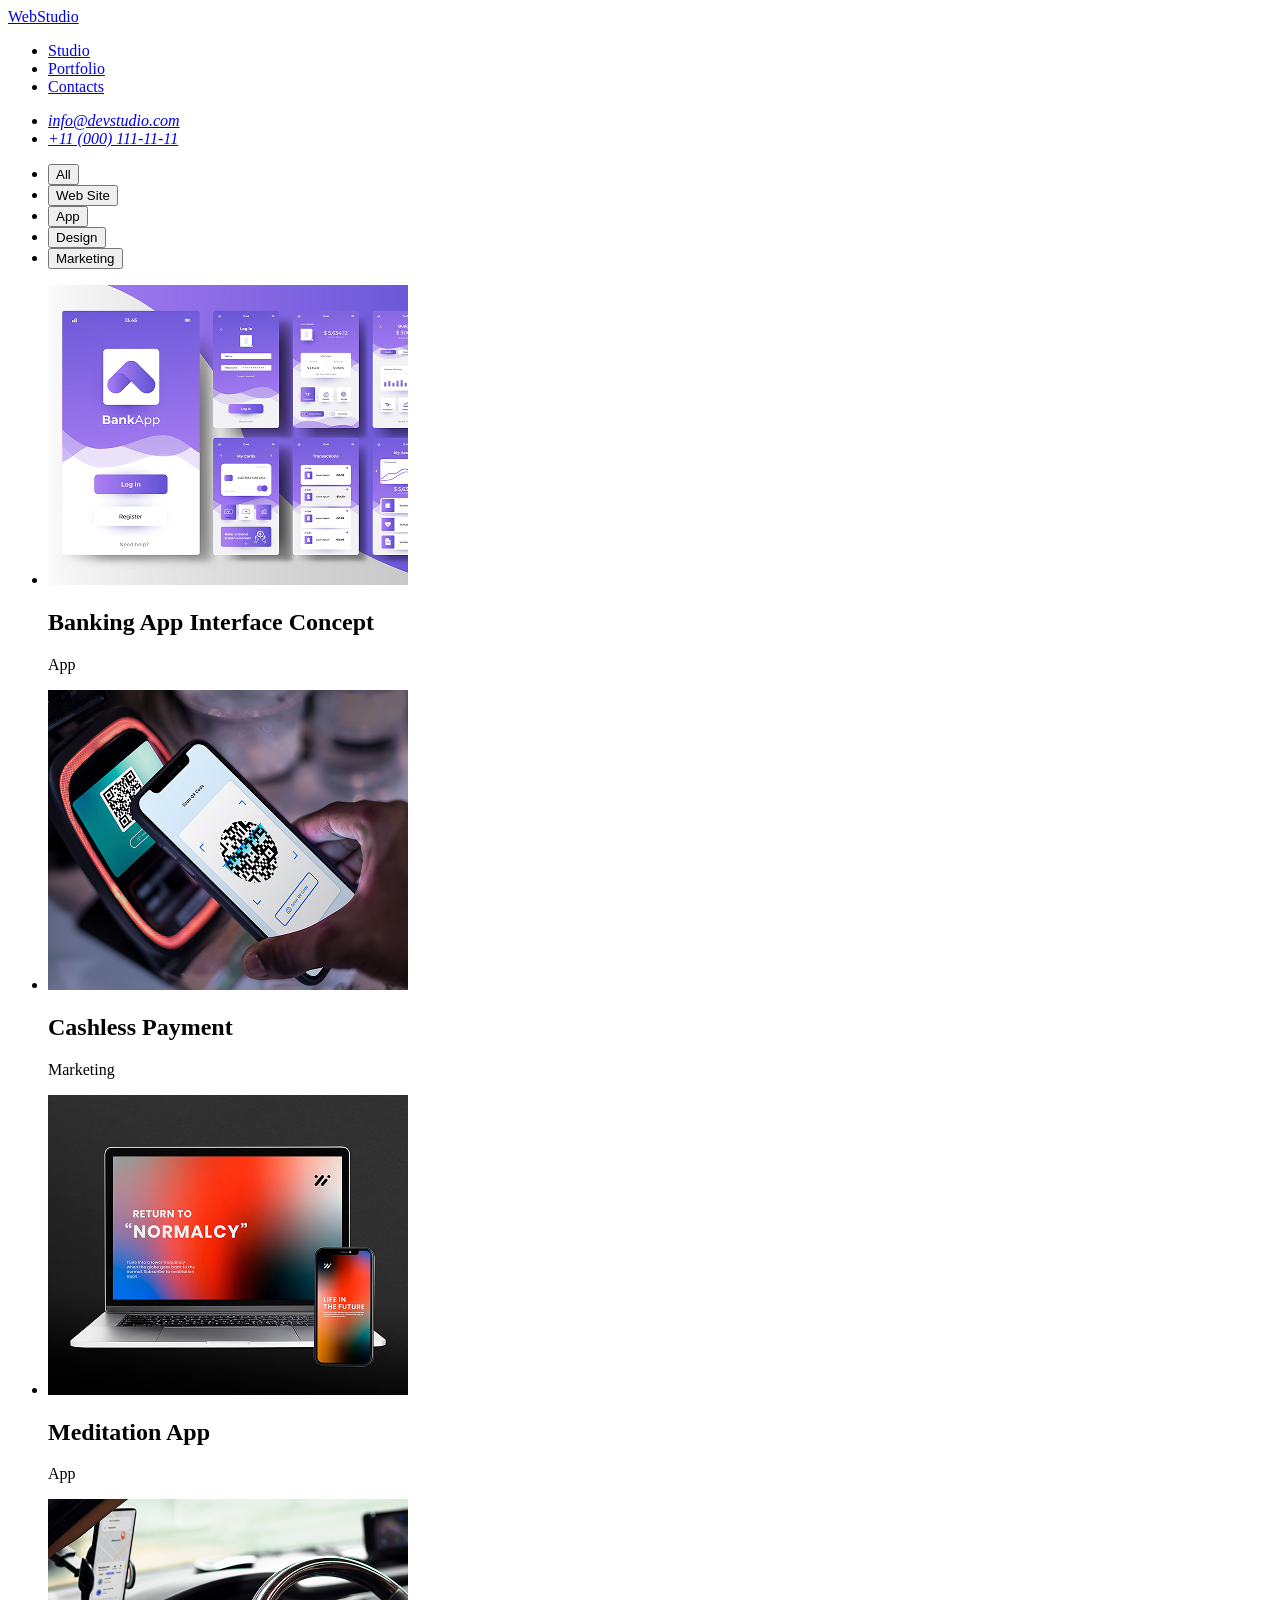
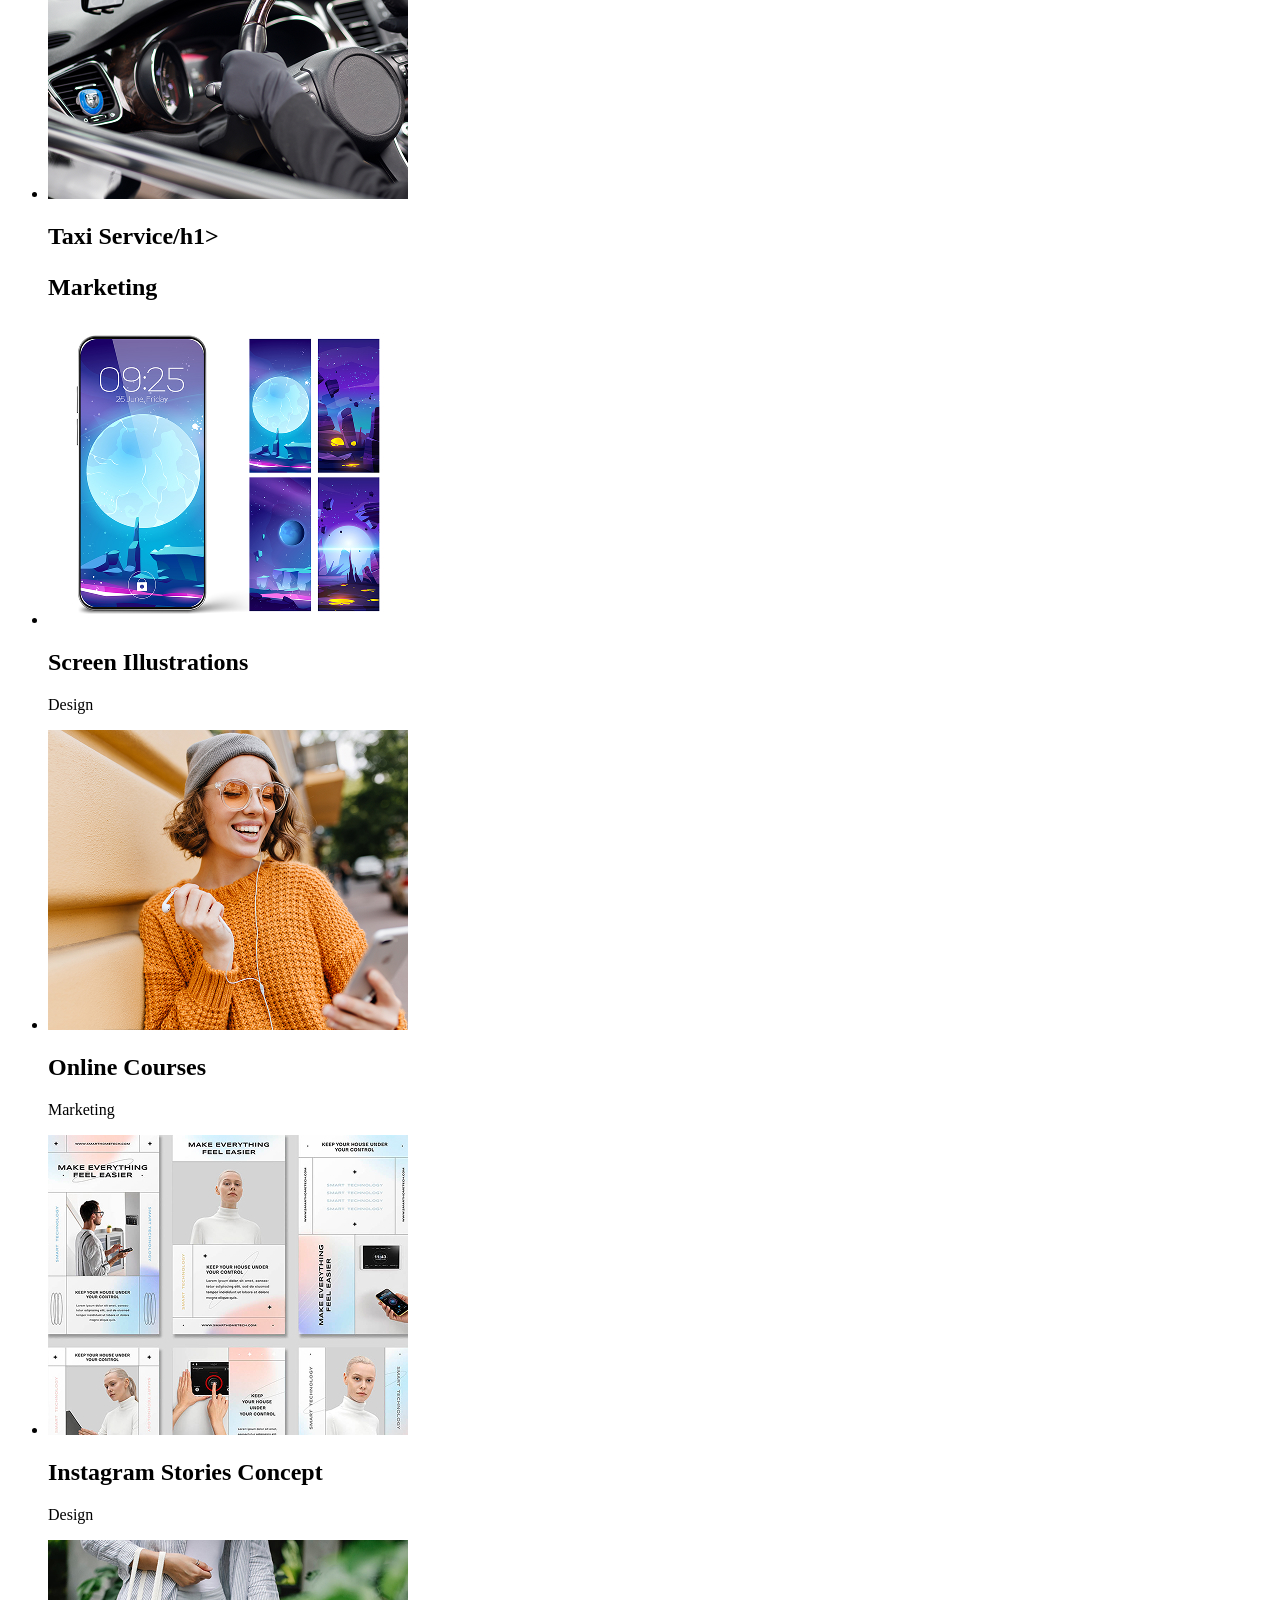
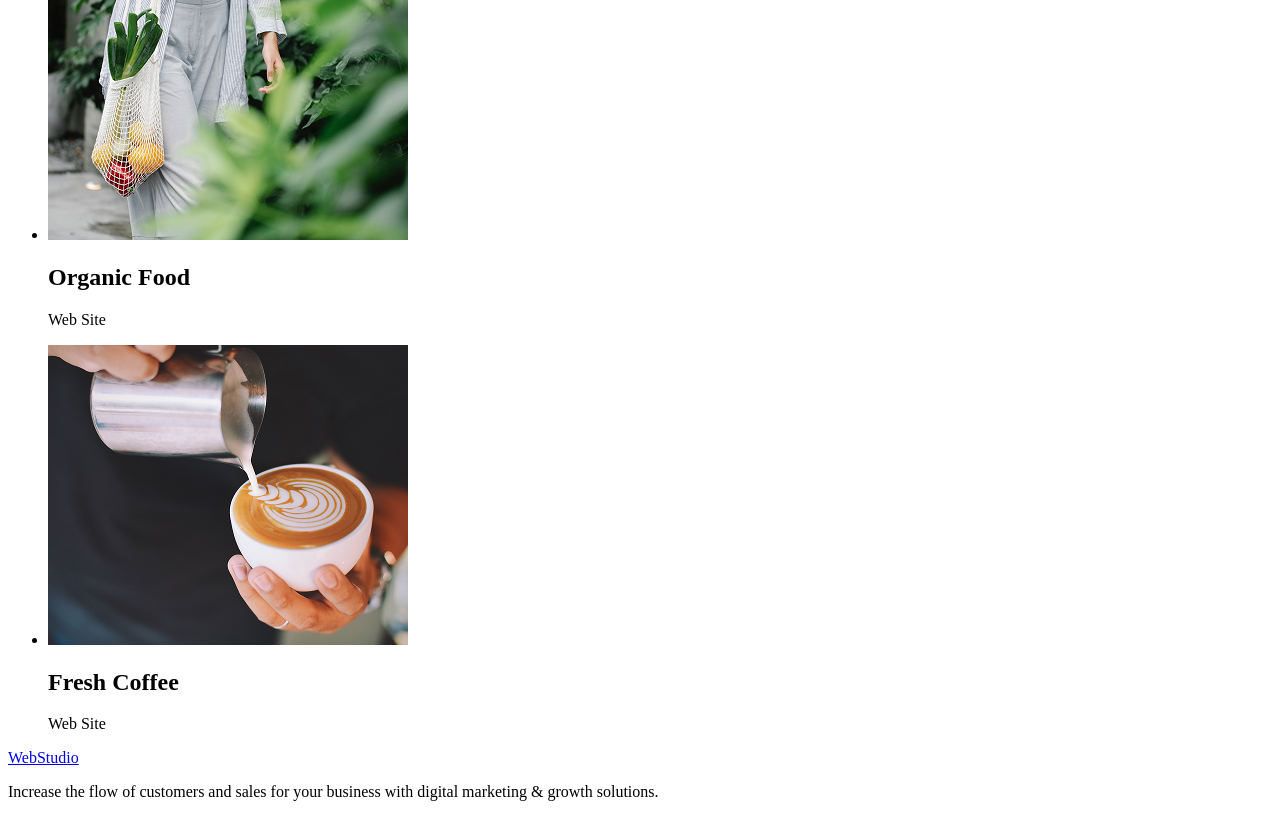
==== portfolio.html @ 072d15af "Create portfolio.html Create portfolio page with basic HTML structure" ====
<!DOCTYPE html>
<html lang="en">

<head>
    <meta charset="UTF-8">
    <meta name="viewport" content="width=device-width, initial-scale=1.0">
    <title>Document</title>
</head>

<body>
    <header>
        <nav>
            <a href="./index.html" alt="logo">WebStudio</a>
            <ul>
                <li><a href="./index.html">Studio</a></li>
                <li><a href="./portfolio.html">Portfolio</a></li>
                <li><a href="./index.html">Contacts</a></li>
            </ul>
        </nav>
        <address>
            <ul>
                <li><a href="mailto:info@devstudio.com">info@devstudio.com</a></li>
                <li><a href="tel:+110001111111">+11 (000) 111-11-11</a></li>
            </ul>
        </address>
    </header>
    <main>
        <section>
            <ul>
                <li><button type="button">All</button></li>
                <li><button type="button">Web Site</button></li>
                <li><button type="button">App</button></li>
                <li><button type="button">Design</button></li>
                <li><button type="button">Marketing</button></li>
            </ul>
        </section>
        <section>

            <ul>
                <li>
                    <img src="./images/portfolio/bankapp_interface.jpg" alt="Banking App Interface Concept">
                    <h1>Banking App Interface Concept</h1>
                    <p>App</p>
                </li>
                <li>
                    <img src="./images/portfolio/payment.jpg" alt="Cashless Payment">
                    <h1>Cashless Payment</h1>
                    <p>Marketing</p>
                </li>
                <li>
                    <img src="./images/portfolio/meditation_app.jpg" alt="Meditation App">
                    <h1>Meditation App</h1>
                    <p>App</p>
                </li>
                <li>
                    <img src="./images/portfolio/taxi_service.jpg" alt="Taxi Service">
                    <h1>Taxi Service/h1>
                        <p>Marketing</p>
                </li>
                <li>
                    <img src="./images/portfolio/screen_illustrations.jpg" alt="Screen Illustrations">
                    <h1>Screen Illustrations</h1>
                    <p>Design</p>
                </li>
                <li>
                    <img src="./images/portfolio/online_courses.jpg" alt="Online Courses">
                    <h1>Online Courses</h1>
                    <p>Marketing</p>
                </li>
                <li>
                    <img src="./images/portfolio/stories_concept.jpg" alt="Instagram Stories Concept">
                    <h1>Instagram Stories Concept</h1>
                    <p>Design</p>
                </li>
                <li>
                    <img src="./images/portfolio/organic_food.jpg" alt="Organic Food">
                    <h1>Organic Food</h1>
                    <p>Web Site</p>
                </li>
                <li>
                    <img src="./images/portfolio/fresh_coffe.jpg" alt="Fresh Coffee">
                    <h1>Fresh Coffee</h1>
                    <p>Web Site</p>
                </li>
            </ul>
        </section>
    </main>
    <footer>
        <a href="./index.html">WebStudio</a>
        <p>Increase the flow of customers and sales for your business with digital marketing & growth solutions.</p>
    </footer>
</body>

</html>
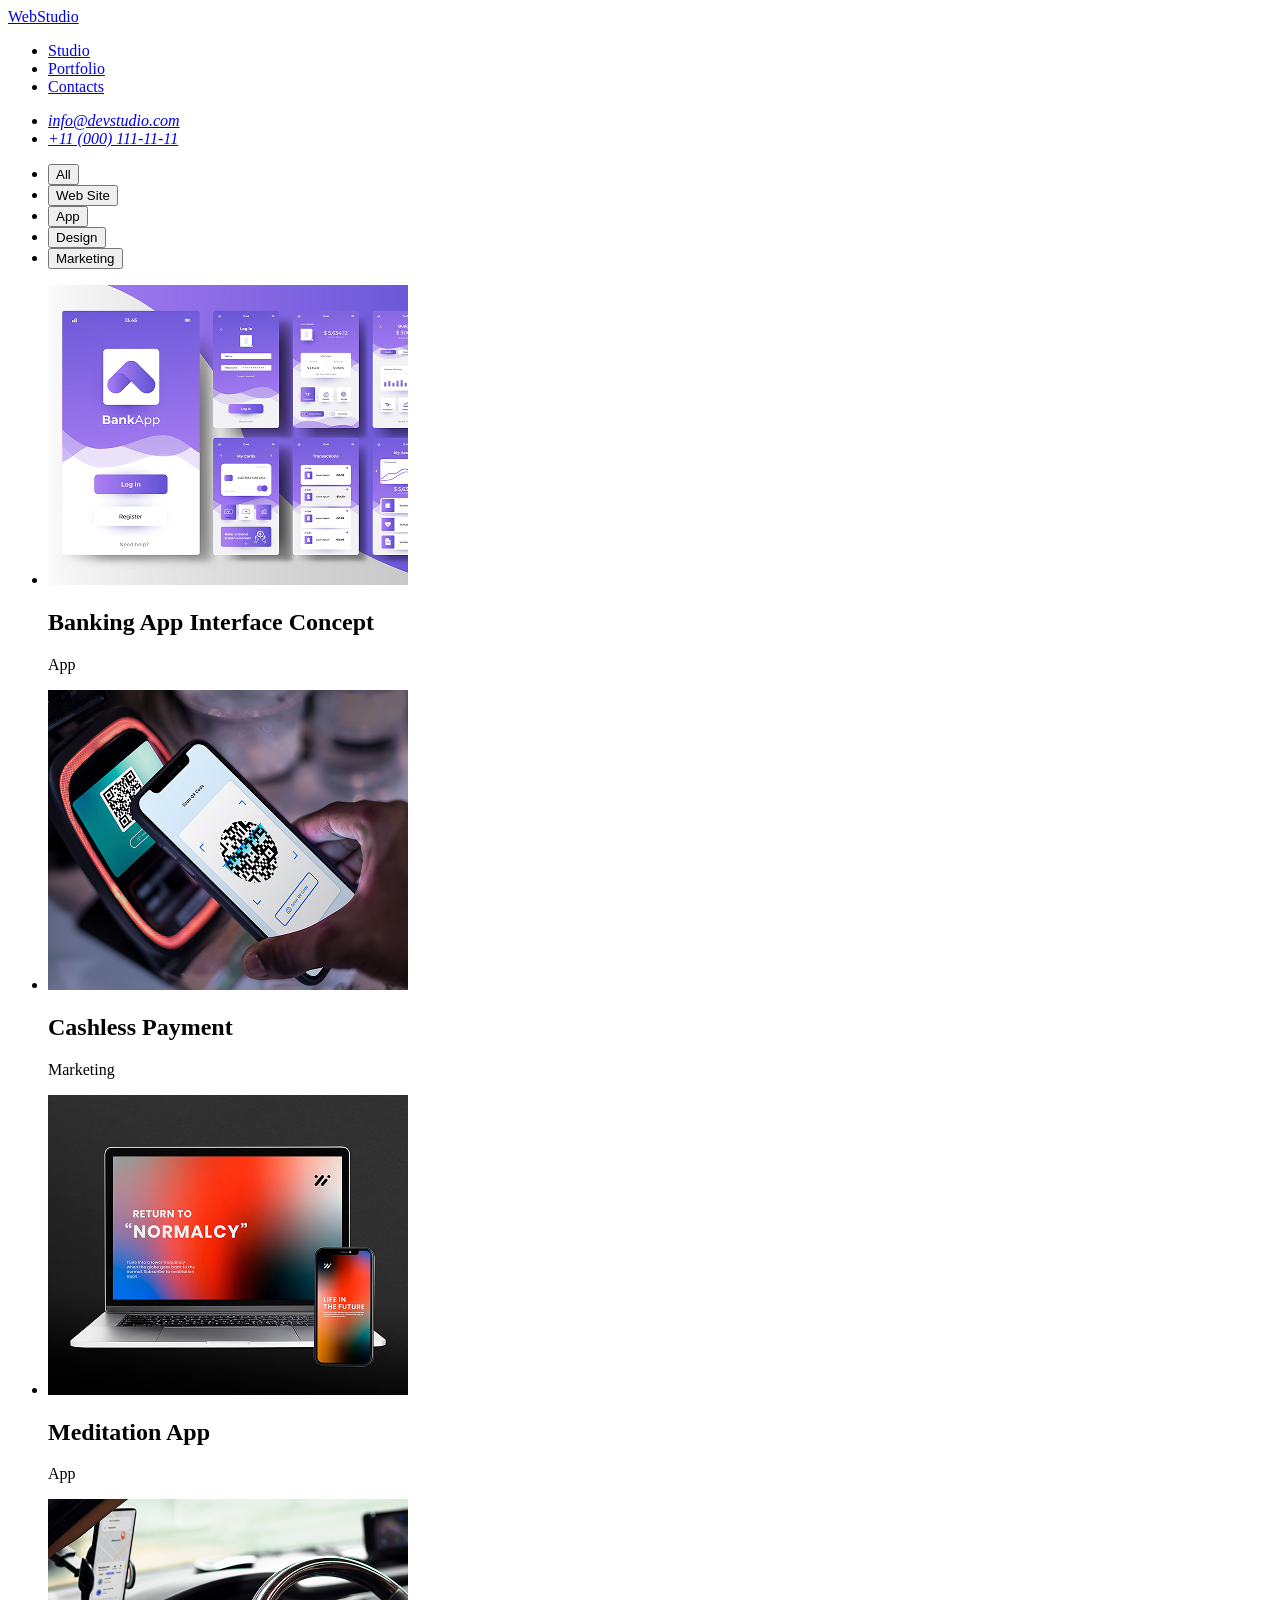
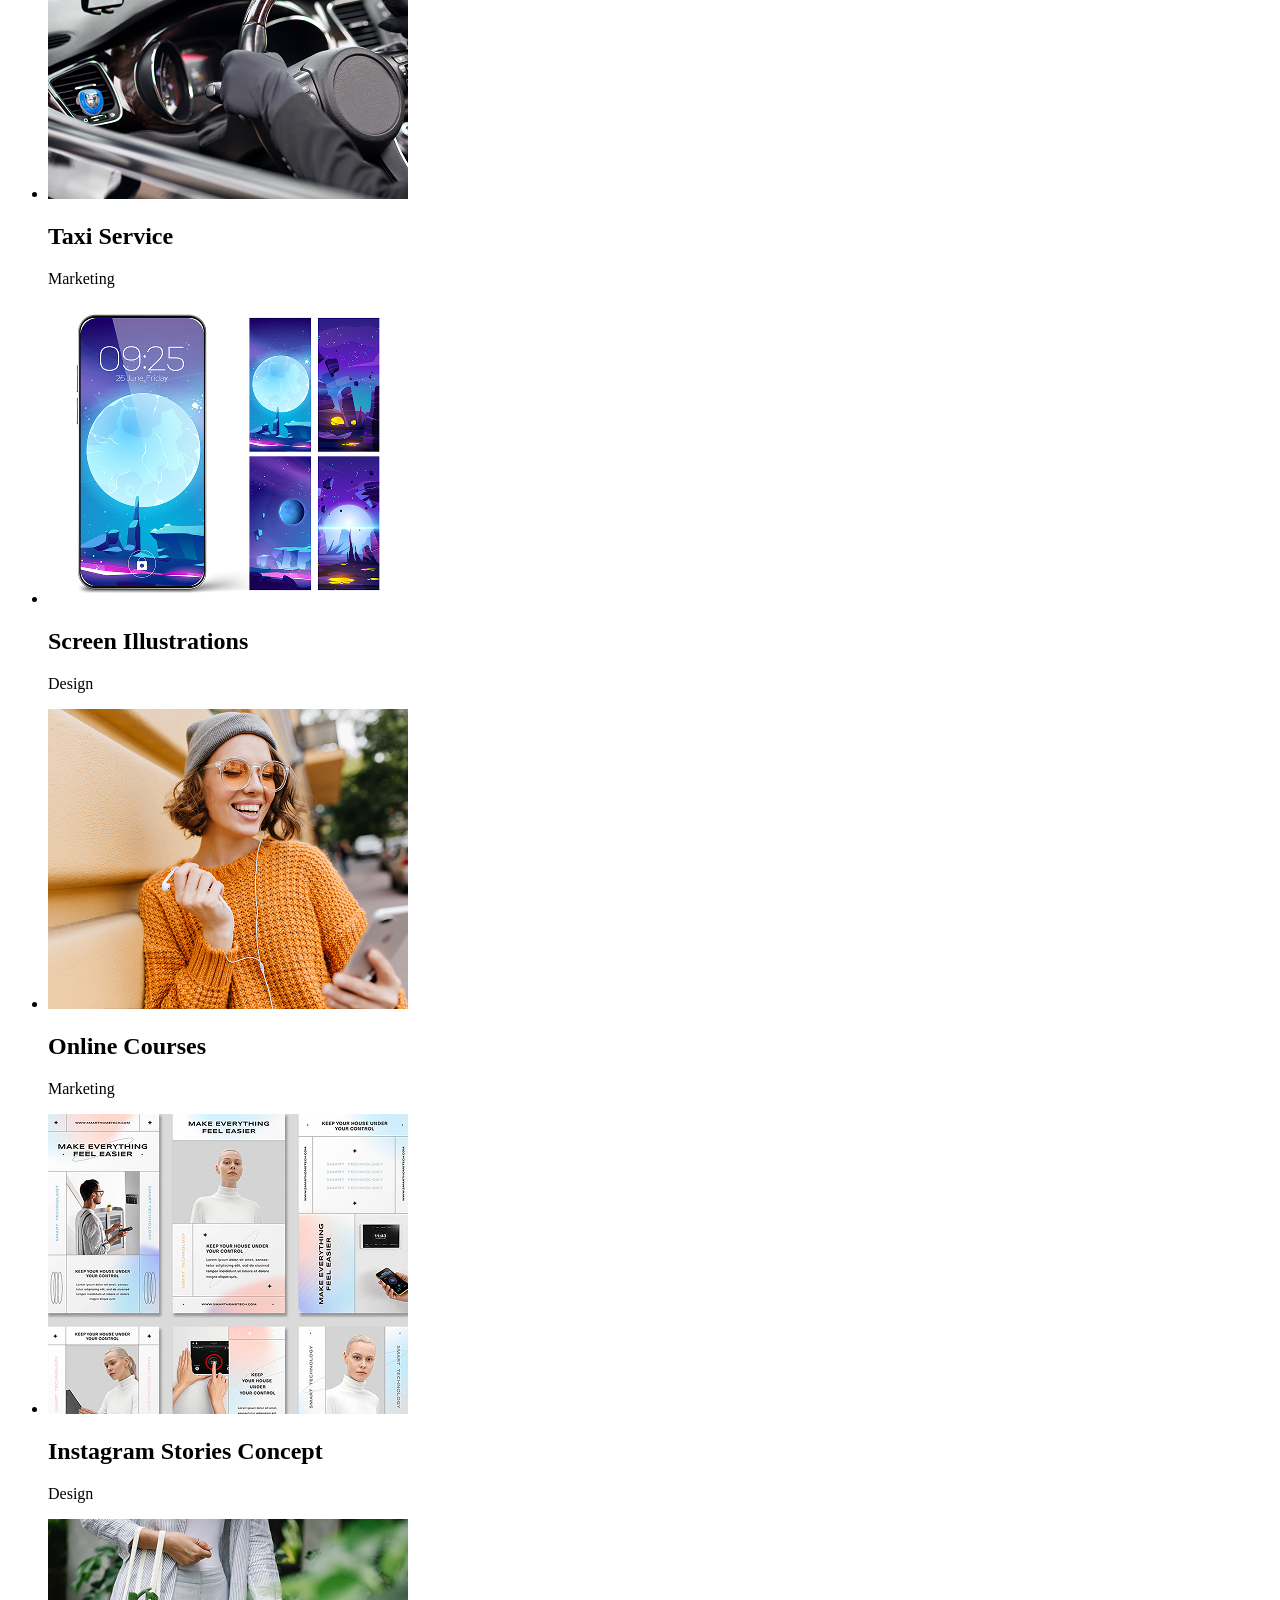
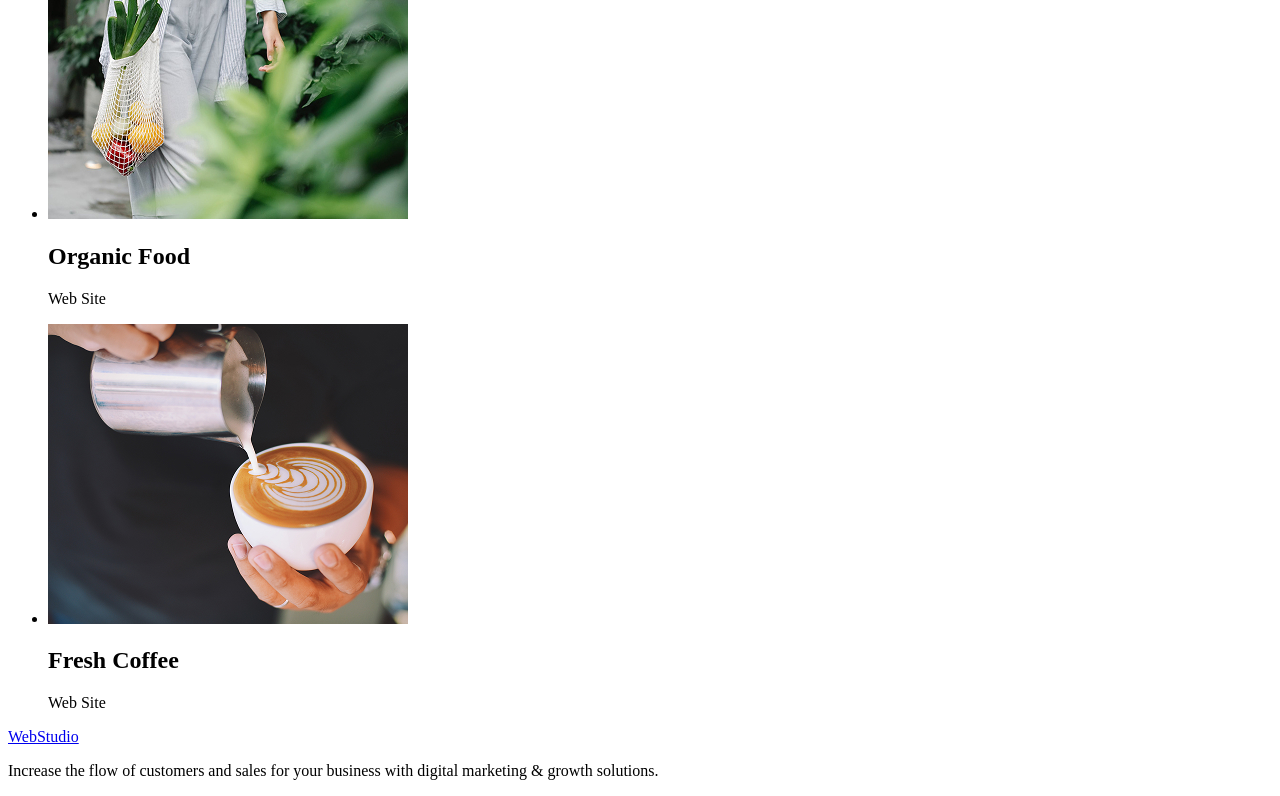
==== commit e8fd338f: "fix" ====
--- a/portfolio.html
+++ b/portfolio.html
@@ -54,8 +54,8 @@
                 </li>
                 <li>
                     <img src="./images/portfolio/taxi_service.jpg" alt="Taxi Service">
-                    <h1>Taxi Service/h1>
-                        <p>Marketing</p>
+                    <h1>Taxi Service</h1>
+                    <p>Marketing</p>
                 </li>
                 <li>
                     <img src="./images/portfolio/screen_illustrations.jpg" alt="Screen Illustrations">
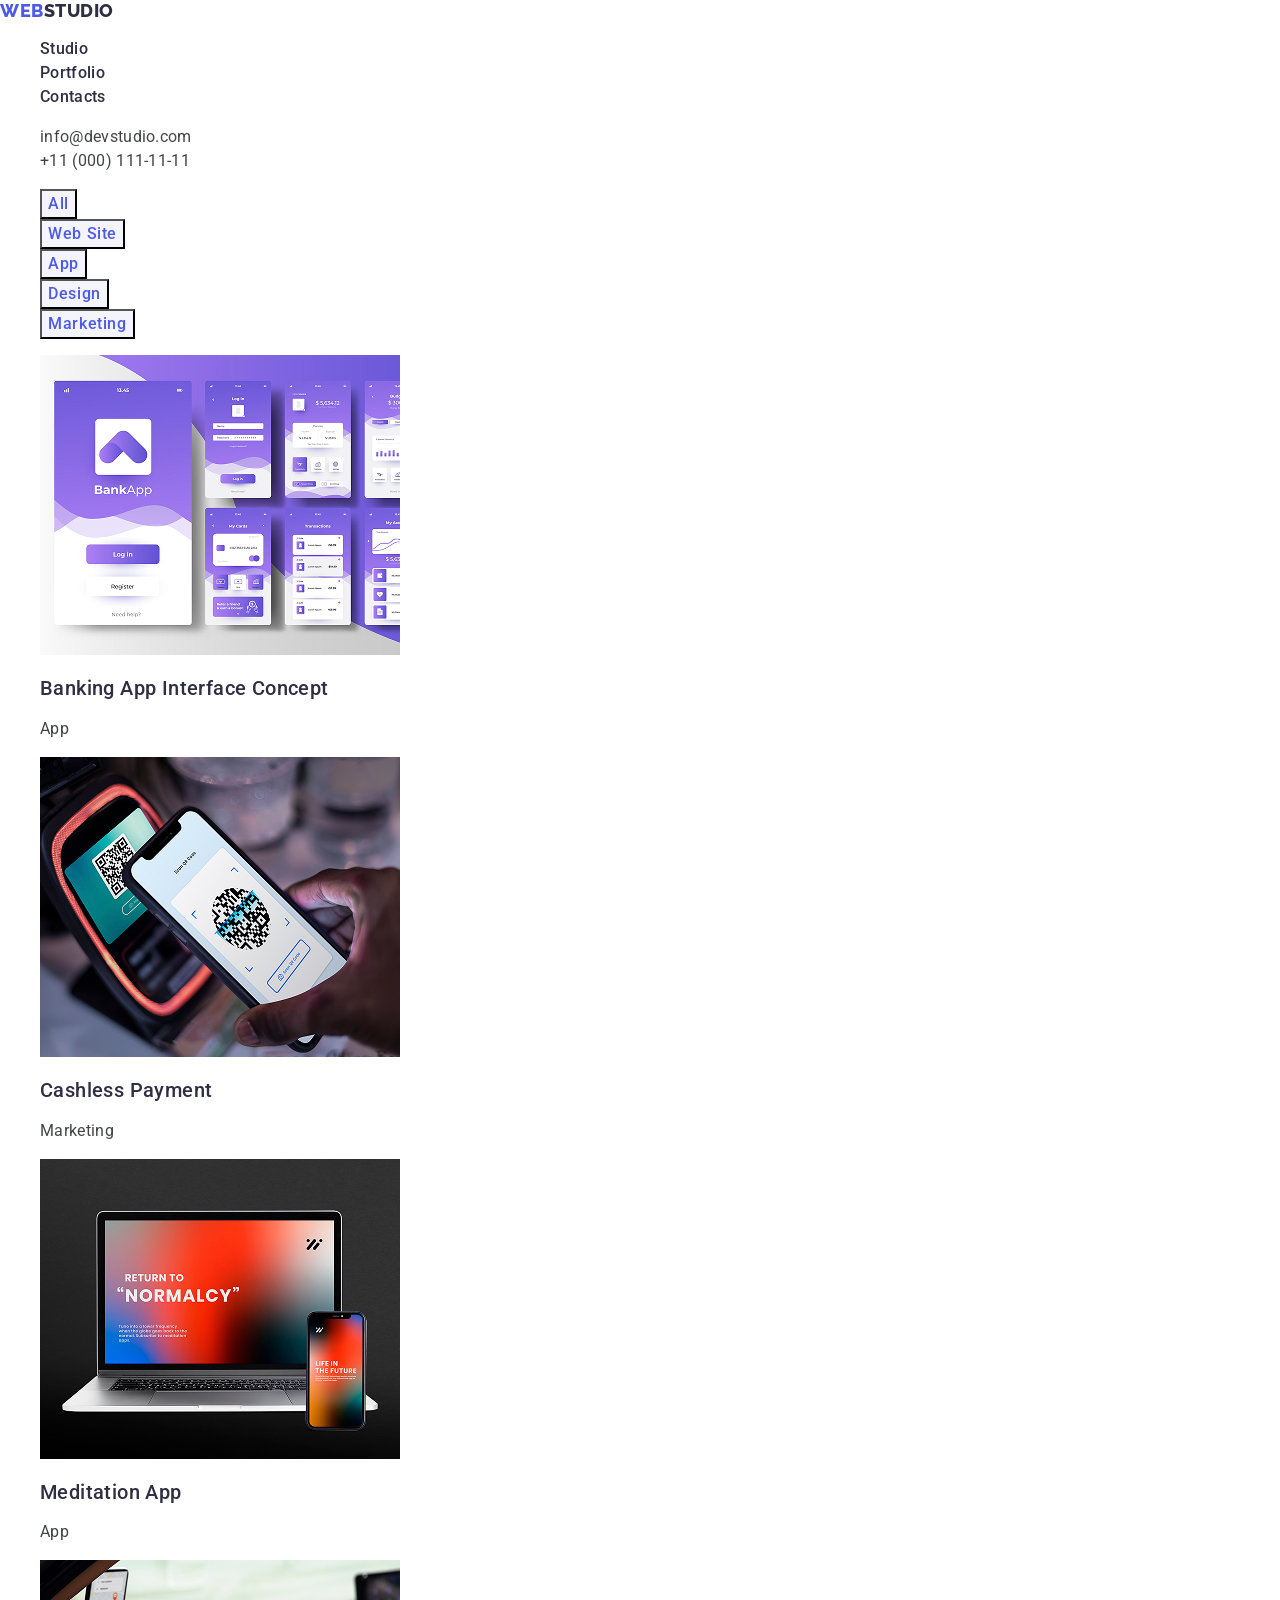
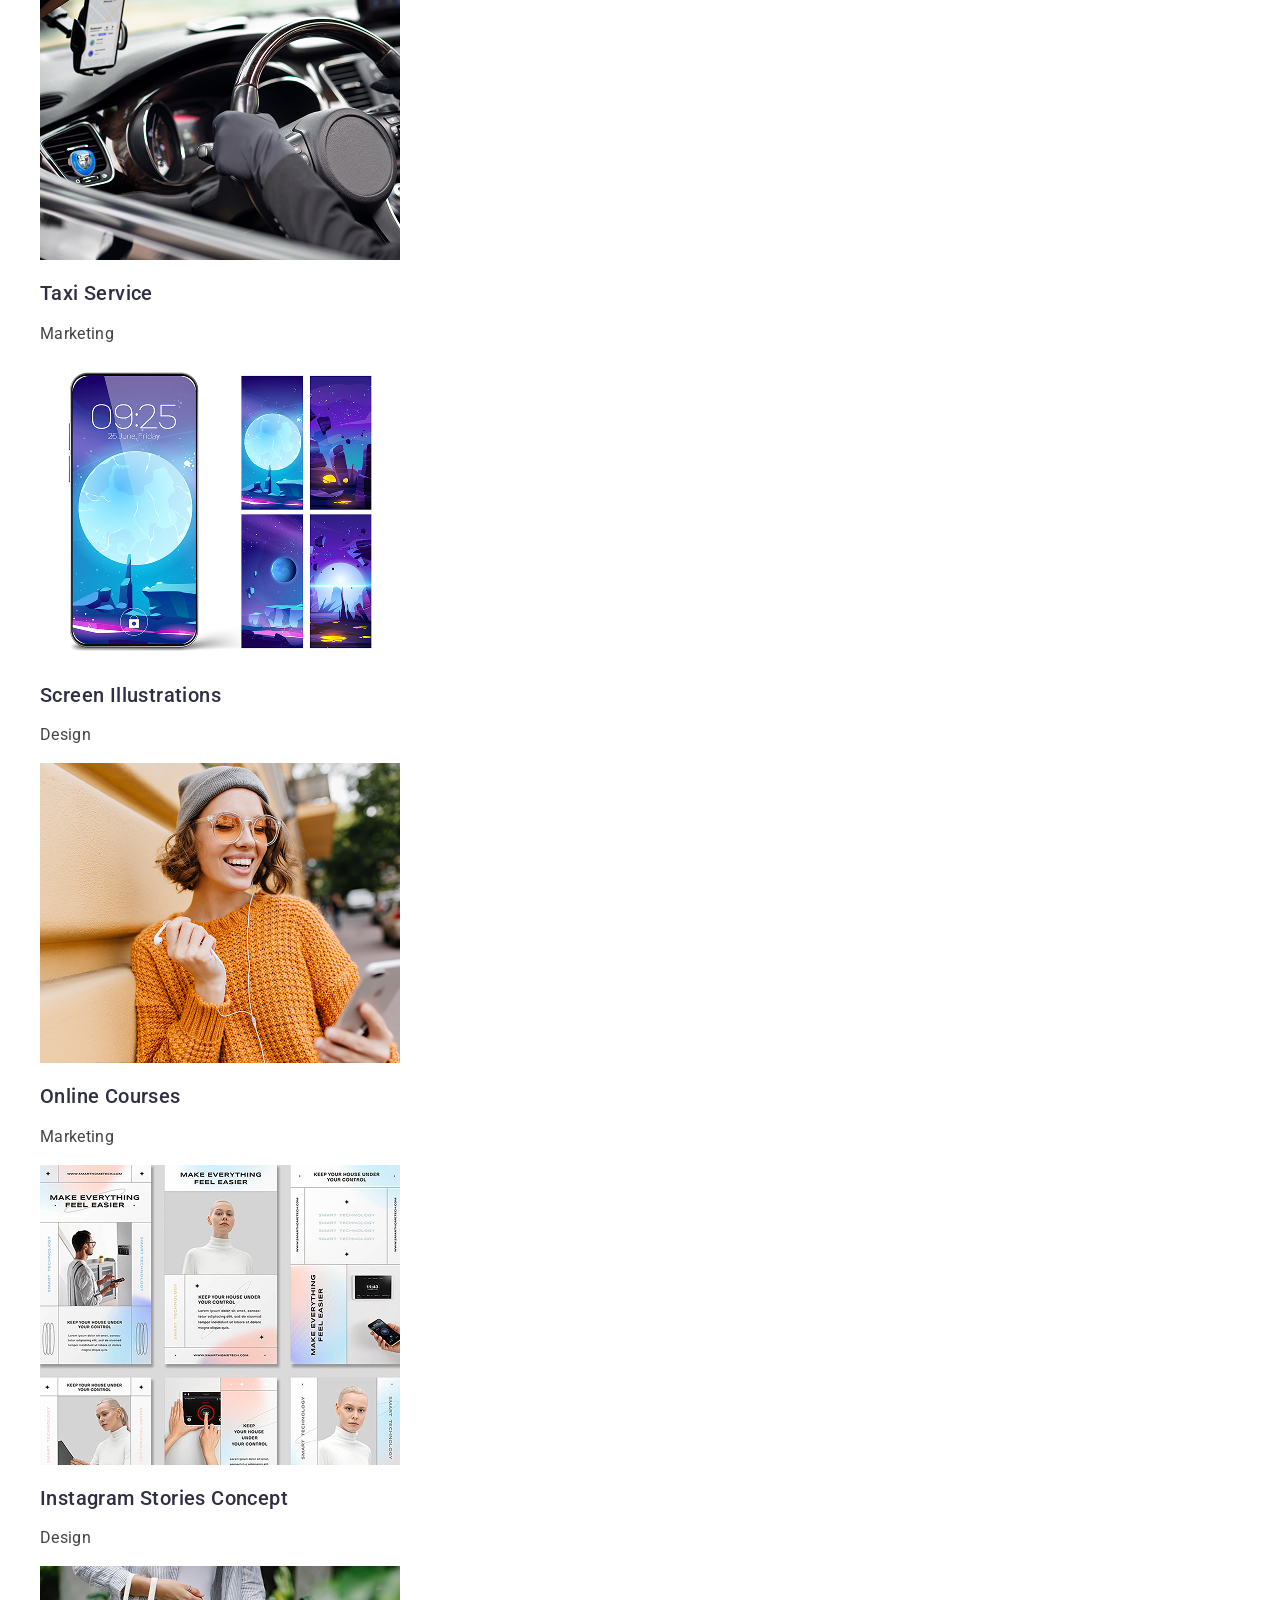
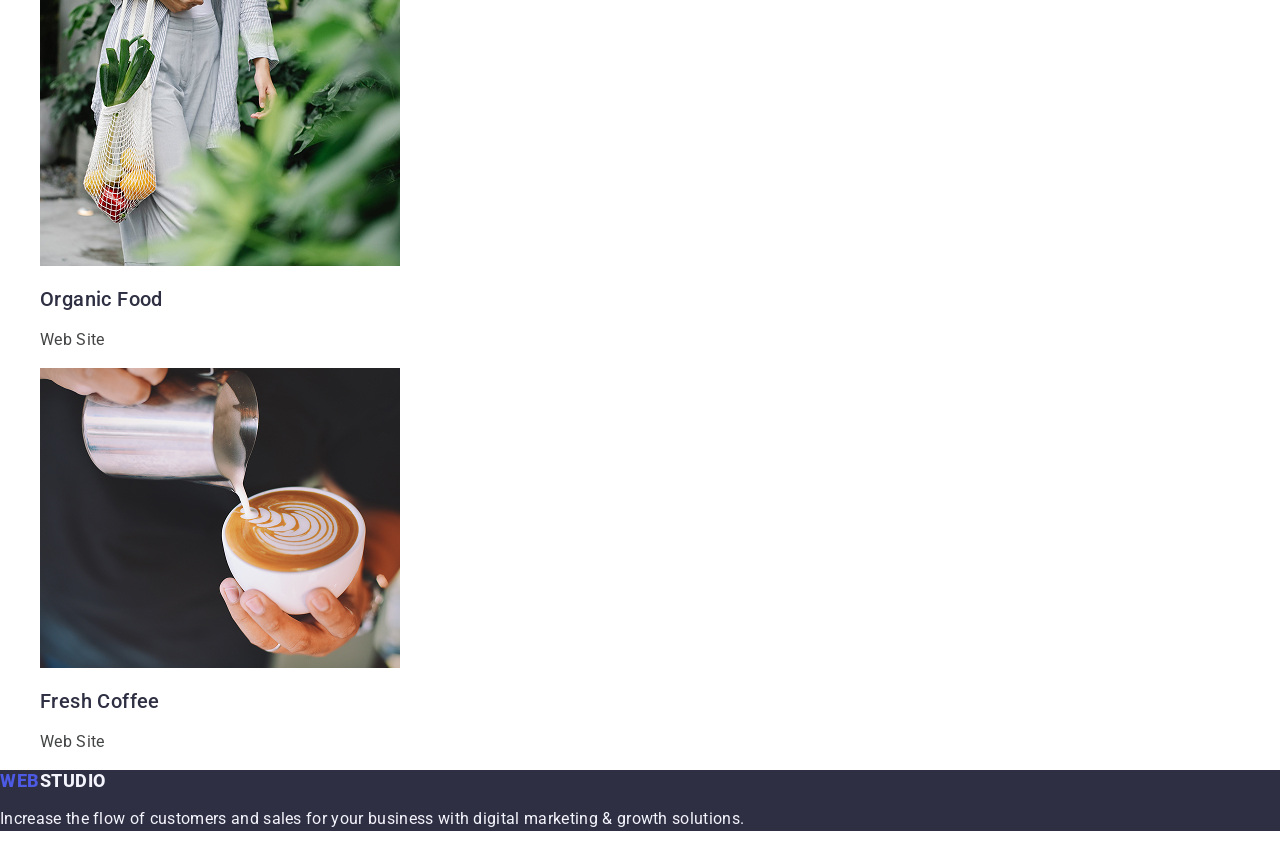
==== commit ec5127e4: "Add portfolio page with markup and styles" ====
--- a/portfolio.html
+++ b/portfolio.html
@@ -4,90 +4,105 @@
 <head>
     <meta charset="UTF-8">
     <meta name="viewport" content="width=device-width, initial-scale=1.0">
-    <title>Document</title>
+    <title>WebStudio - Portfolio</title>
+    <link rel="icon" type="image/svg+xml" href="./images/icon/favicon.svg">
+    <link rel="stylesheet" href="https://cdnjs.cloudflare.com/ajax/libs/modern-normalize/3.0.1/modern-normalize.min.css"
+        integrity="sha512-q6WgHqiHlKyOqslT/lgBgodhd03Wp4BEqKeW6nNtlOY4quzyG3VoQKFrieaCeSnuVseNKRGpGeDU3qPmabCANg=="
+        crossorigin="anonymous" referrerpolicy="no-referrer" />
+    <link rel="preconnect" href="https://fonts.googleapis.com">
+    <link rel="preconnect" href="https://fonts.gstatic.com" crossorigin>
+    <link href="https://fonts.googleapis.com/css2?family=Roboto:wght@400;500;700&family=Raleway:wght@800&display=swap"
+        rel="stylesheet">
+    <link rel="stylesheet" href="./css/styles.css">
 </head>
 
 <body>
-    <header>
-        <nav>
-            <a href="./index.html" alt="logo">WebStudio</a>
-            <ul>
-                <li><a href="./index.html">Studio</a></li>
-                <li><a href="./portfolio.html">Portfolio</a></li>
-                <li><a href="./index.html">Contacts</a></li>
+    <!-- Header -->
+    <header class="page-header">
+        <nav class="header-nav">
+            <a class="logo link" href="./index.html"><span class="logo-span">Web</span>Studio</a>
+            <ul class="menu list">
+                <li class="menu-item"><a class="menu-link link" href="./index.html">Studio</a></li>
+                <li class="menu-item"><a class="menu-link link" href="./portfolio.html">Portfolio</a></li>
+                <li class="menu-item"><a class="menu-link link" href="./index.html">Contacts</a></li>
             </ul>
         </nav>
-        <address>
-            <ul>
-                <li><a href="mailto:info@devstudio.com">info@devstudio.com</a></li>
-                <li><a href="tel:+110001111111">+11 (000) 111-11-11</a></li>
+        <address class="contact-menu">
+            <ul class="contact-list list">
+                <li class="contact-mail"><a class="contact link" href="mailto:info@devstudio.com">info@devstudio.com</a>
+                </li>
+                <li class="contact-tel"><a class="contact link" href="tel:+110001111111">+11 (000) 111-11-11</a></li>
             </ul>
         </address>
     </header>
     <main>
-        <section>
-            <ul>
-                <li><button type="button">All</button></li>
-                <li><button type="button">Web Site</button></li>
-                <li><button type="button">App</button></li>
-                <li><button type="button">Design</button></li>
-                <li><button type="button">Marketing</button></li>
+        <section class="portfolio">
+            <h1 class="portfolio-main-title" hidden>Portfolio</h1>
+            <ul class="portfolio-filters list">
+                <li class="portfolio-filters-item"><button class="portfolio-filters-btn" type="button">All</button></li>
+                <li class="portfolio-filters-item"><button class="portfolio-filters-btn" type="button">Web Site</button>
+                </li>
+                <li class="portfolio-filters-item"><button class="portfolio-filters-btn" type="button">App</button></li>
+                <li class="portfolio-filters-item"><button class="portfolio-filters-btn" type="button">Design</button>
+                </li>
+                <li class="portfolio-filters-item"><button class="portfolio-filters-btn"
+                        type="button">Marketing</button></li>
             </ul>
-        </section>
-        <section>
-
-            <ul>
-                <li>
-                    <img src="./images/portfolio/bankapp_interface.jpg" alt="Banking App Interface Concept">
-                    <h1>Banking App Interface Concept</h1>
-                    <p>App</p>
+            <ul class="portfolio-list list">
+                <li class="portfolio-list-item">
+                    <a href=""><img src="./images/portfolio/bankapp_interface.jpg"
+                            alt="Banking App Interface Concept"></a>
+                    <h1 class="portfolio-title">Banking App Interface Concept</h1>
+                    <p class="portfolio-category">App</p>
                 </li>
-                <li>
-                    <img src="./images/portfolio/payment.jpg" alt="Cashless Payment">
-                    <h1>Cashless Payment</h1>
-                    <p>Marketing</p>
+                <li class="portfolio-list-item">
+                    <a href=""><img src="./images/portfolio/payment.jpg" alt="Cashless Payment"></a>
+                    <h1 class="portfolio-title">Cashless Payment</h1>
+                    <p class="portfolio-category">Marketing</p>
                 </li>
-                <li>
-                    <img src="./images/portfolio/meditation_app.jpg" alt="Meditation App">
-                    <h1>Meditation App</h1>
-                    <p>App</p>
+                <li class="portfolio-list-item">
+                    <a href=""><img src="./images/portfolio/meditation_app.jpg" alt="Meditation App"></a>
+                    <h1 class="portfolio-title">Meditation App</h1>
+                    <p class="portfolio-category">App</p>
                 </li>
-                <li>
-                    <img src="./images/portfolio/taxi_service.jpg" alt="Taxi Service">
-                    <h1>Taxi Service</h1>
-                    <p>Marketing</p>
+                <li class="portfolio-list-item">
+                    <a href=""><img src="./images/portfolio/taxi_service.jpg" alt="Taxi Service"></a>
+                    <h1 class="portfolio-title">Taxi Service</h1>
+                    <p class="portfolio-category">Marketing</p>
                 </li>
-                <li>
-                    <img src="./images/portfolio/screen_illustrations.jpg" alt="Screen Illustrations">
-                    <h1>Screen Illustrations</h1>
-                    <p>Design</p>
+                <li class="portfolio-list-item">
+                    <a href=""><img src="./images/portfolio/screen_illustrations.jpg" alt="Screen Illustrations"></a>
+                    <h1 class="portfolio-title">Screen Illustrations</h1>
+                    <p class="portfolio-category">Design</p>
                 </li>
-                <li>
-                    <img src="./images/portfolio/online_courses.jpg" alt="Online Courses">
-                    <h1>Online Courses</h1>
-                    <p>Marketing</p>
+                <li class="portfolio-list-item">
+                    <a href=""><img src="./images/portfolio/online_courses.jpg" alt="Online Courses"></a>
+                    <h1 class="portfolio-title">Online Courses</h1>
+                    <p class="portfolio-category">Marketing</p>
                 </li>
-                <li>
-                    <img src="./images/portfolio/stories_concept.jpg" alt="Instagram Stories Concept">
-                    <h1>Instagram Stories Concept</h1>
-                    <p>Design</p>
+                <li class="portfolio-list-item">
+                    <a href=""><img src="./images/portfolio/stories_concept.jpg" alt="Instagram Stories Concept"></a>
+                    <h1 class="portfolio-title">Instagram Stories Concept</h1>
+                    <p class="portfolio-category">Design</p>
                 </li>
-                <li>
-                    <img src="./images/portfolio/organic_food.jpg" alt="Organic Food">
-                    <h1>Organic Food</h1>
-                    <p>Web Site</p>
+                <li class="portfolio-list-item">
+                    <a href=""><img src="./images/portfolio/organic_food.jpg" alt="Organic Food"></a>
+                    <h1 class="portfolio-title">Organic Food</h1>
+                    <p class="portfolio-category">Web Site</p>
                 </li>
-                <li>
-                    <img src="./images/portfolio/fresh_coffe.jpg" alt="Fresh Coffee">
-                    <h1>Fresh Coffee</h1>
-                    <p>Web Site</p>
+                <li class="portfolio-list-item">
+                    <a href=""><img src="./images/portfolio/fresh_coffe.jpg" alt="Fresh Coffee"></a>
+                    <h1 class="portfolio-title">Fresh Coffee</h1>
+                    <p class="portfolio-category">Web Site</p>
                 </li>
             </ul>
         </section>
     </main>
-    <footer>
-        <a href="./index.html">WebStudio</a>
-        <p>Increase the flow of customers and sales for your business with digital marketing & growth solutions.</p>
+    <!-- Footer -->
+    <footer class="footer">
+        <a class="footer-logo link" href="./index.html"><span class="logo-span">Web</span>Studio</a>
+        <p class="footer-text">Increase the flow of customers and sales for your business with digital marketing &
+            growth solutions.</p>
     </footer>
 </body>
 
--- a/css/styles.css
+++ b/css/styles.css
@@ -0,0 +1,183 @@
+:root {
+  --main-font-family: 'Roboto', sans-serif;
+  --second-font-family: 'Raleway', sans-serif;
+  --main-background-color: #ffffff;
+  --main-text-color: #434445;
+  --main-title-color: #2e2f42;
+  --main-hover-color: #404bbf;
+  --accent-color: #4d5ae5;
+  --white-color: #ffffff;
+  --light-color: #f4f4fd;
+}
+/* ==============Default============== */
+body {
+  font-size: 16px;
+  font-family: var(--main-font-family);
+  color: var(--main-text-color);
+  background-color: var(--main-background-color);
+}
+.link {
+  text-decoration: none;
+}
+.list {
+  list-style: none;
+}
+/* =================================== */
+/* ==============Components=========== */
+.section-title {
+  font-weight: 700;
+  font-size: 36px;
+  line-height: 1.11;
+  letter-spacing: 0.02em;
+  text-transform: capitalize;
+  text-align: center;
+  color: var(--main-title-color);
+}
+/* =================================== */
+/* ==============Header=============== */
+.logo {
+  font-family: var(--second-font-family);
+  font-weight: 800;
+  font-size: 18px;
+  line-height: 1.17;
+  letter-spacing: 0.03em;
+  text-transform: uppercase;
+  color: var(--main-title-color);
+}
+.logo-span {
+  color: var(--accent-color);
+}
+.menu-link {
+  font-weight: 500;
+  font-size: 16px;
+  line-height: 1.5;
+  letter-spacing: 0.02em;
+  color: var(--main-title-color);
+}
+.contact-menu {
+  font-style: normal;
+}
+.contact {
+  font-weight: 400;
+  font-size: 16px;
+  line-height: 1.5;
+  letter-spacing: 0.02em;
+  color: var(--main-text-color);
+}
+.menu-link:hover,
+.menu-link:focus {
+  color: var(--main-hover-color);
+}
+.contact:hover,
+.contact:focus {
+  color: var(--main-hover-color);
+}
+/* =================================== */
+/* ================Hero=============== */
+.hero {
+  background-color: var(--main-title-color);
+}
+.hero-title {
+  color: var(--white-color);
+  font-weight: 700;
+  font-size: 56px;
+  line-height: 1.07;
+  letter-spacing: 0.02em;
+  text-align: center;
+}
+.hero-button {
+  font-weight: 500;
+  font-size: 16px;
+  line-height: 1.5;
+  letter-spacing: 0.04em;
+  background-color: var(--accent-color);
+  color: var(--white-color);
+  cursor: pointer;
+}
+.hero-button:hover,
+.hero-button:focus {
+  background-color: var(--main-hover-color);
+}
+/* =================================== */
+/* ==============Features============= */
+.features-subtitle {
+  font-weight: 500;
+  font-size: 20px;
+  line-height: 1.2;
+  letter-spacing: 0.02em;
+  color: var(--main-title-color);
+}
+.features-text {
+  font-size: 16px;
+  line-height: 1.5;
+  letter-spacing: 0.02em;
+}
+/* =================================== */
+/* ==============Services============= */
+
+/* =================================== */
+/* ================Team=============== */
+.team-name {
+  font-weight: 500;
+  font-size: 20px;
+  line-height: 1.2;
+  letter-spacing: 0.02em;
+  text-align: center;
+  color: var(--main-title-color);
+}
+.team-role {
+  font-size: 16px;
+  line-height: 1.5;
+  letter-spacing: 0.02em;
+  text-align: center;
+  color: var(--main-text-color);
+}
+/* =================================== */
+/* ===============Footer============== */
+.footer {
+  background-color: var(--main-title-color);
+}
+.footer-logo {
+  font-weight: 800;
+  font-size: 18px;
+  line-height: 1.17;
+  letter-spacing: 0.03em;
+  text-transform: uppercase;
+  color: var(--light-color);
+}
+.footer-text {
+  font-size: 16px;
+  line-height: 1.5;
+  letter-spacing: 0.02em;
+  color: var(--light-color);
+}
+/* =================================== */
+/* ==================Portfolio================== */
+.portfolio-filters-btn {
+  font-weight: 500;
+  font-size: 16px;
+  line-height: 1.5;
+  letter-spacing: 0.04em;
+  text-align: center;
+  color: var(--accent-color);
+  background-color: var(--light-color);
+  cursor: pointer;
+}
+.portfolio-filters-btn:hover,
+.portfolio-filters-btn:focus {
+  color: var(--white-color);
+  background-color: var(--main-hover-color);
+}
+.portfolio-title {
+  font-weight: 500;
+  font-size: 20px;
+  line-height: 1.2;
+  letter-spacing: 0.02em;
+  color: var(--main-title-color);
+}
+.portfolio-category {
+  font-size: 16px;
+  line-height: 1.5;
+  letter-spacing: 0.02em;
+  color: var(--main-text-color);
+}
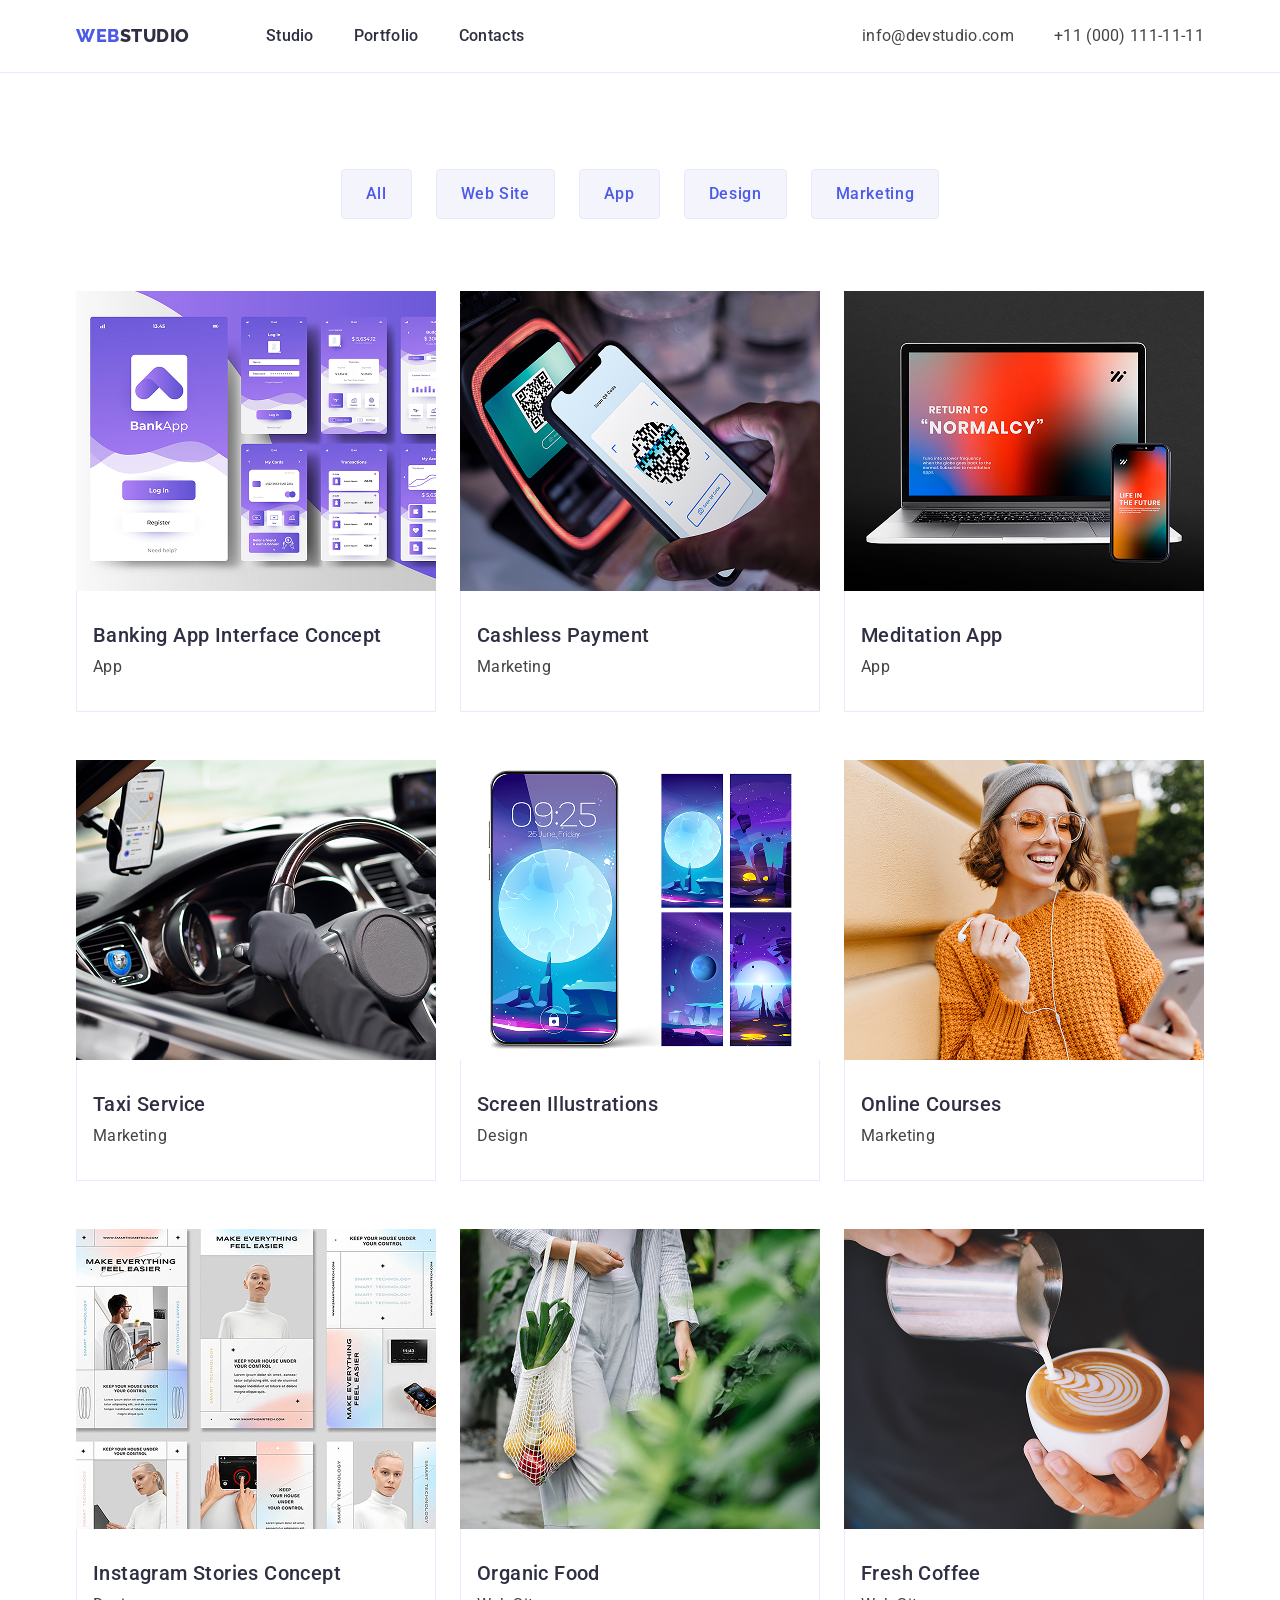
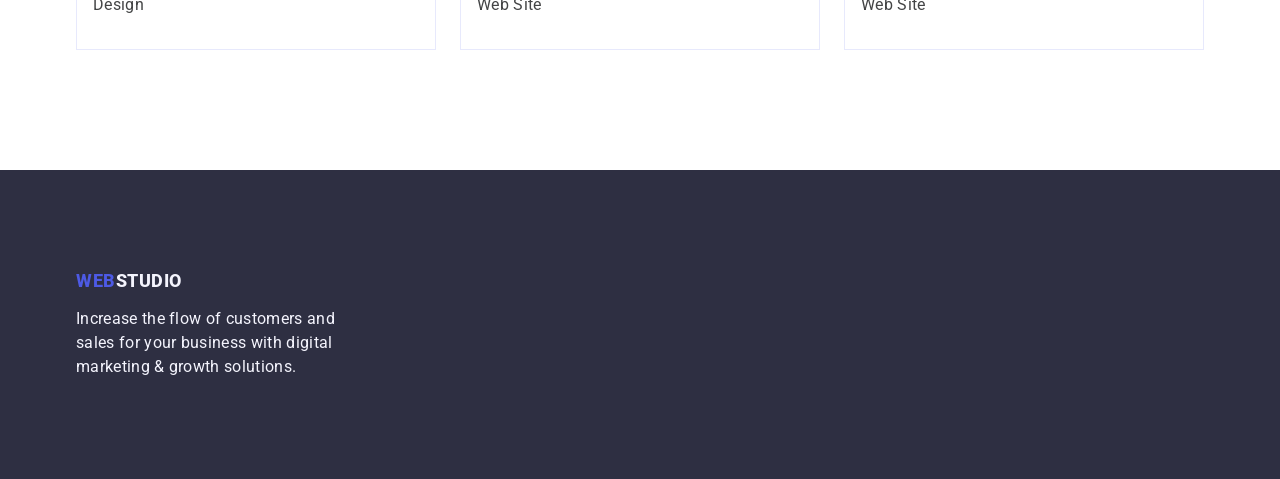
==== commit 31fc0c79: "Add layout wrappers and flexbox layout Add wrappers for styling in index and portfolio pages, implem" ====
--- a/portfolio.html
+++ b/portfolio.html
@@ -19,90 +19,124 @@
 <body>
     <!-- Header -->
     <header class="page-header">
-        <nav class="header-nav">
-            <a class="logo link" href="./index.html"><span class="logo-span">Web</span>Studio</a>
-            <ul class="menu list">
-                <li class="menu-item"><a class="menu-link link" href="./index.html">Studio</a></li>
-                <li class="menu-item"><a class="menu-link link" href="./portfolio.html">Portfolio</a></li>
-                <li class="menu-item"><a class="menu-link link" href="./index.html">Contacts</a></li>
-            </ul>
-        </nav>
-        <address class="contact-menu">
-            <ul class="contact-list list">
-                <li class="contact-mail"><a class="contact link" href="mailto:info@devstudio.com">info@devstudio.com</a>
-                </li>
-                <li class="contact-tel"><a class="contact link" href="tel:+110001111111">+11 (000) 111-11-11</a></li>
-            </ul>
-        </address>
+        <div class="container header-container">
+            <nav class="header-nav">
+                <a class="logo link" href="./index.html"><span class="logo-span">Web</span>Studio</a>
+                <ul class="menu-list list">
+                    <li class="menu-item"><a class="menu-link link" href="./index.html">Studio</a></li>
+                    <li class="menu-item"><a class="menu-link link" href="./portfolio.html">Portfolio</a></li>
+                    <li class="menu-item"><a class="menu-link link" href="./index.html">Contacts</a></li>
+                </ul>
+            </nav>
+            <address class="contact-menu">
+                <ul class="contact-list list">
+                    <li class="contact-mail"><a class="contact link"
+                            href="mailto:info@devstudio.com">info@devstudio.com</a>
+                    </li>
+                    <li class="contact-tel"><a class="contact link" href="tel:+110001111111">+11 (000) 111-11-11</a>
+                    </li>
+                </ul>
+            </address>
+        </div>
     </header>
     <main>
         <section class="portfolio">
-            <h1 class="portfolio-main-title" hidden>Portfolio</h1>
-            <ul class="portfolio-filters list">
-                <li class="portfolio-filters-item"><button class="portfolio-filters-btn" type="button">All</button></li>
-                <li class="portfolio-filters-item"><button class="portfolio-filters-btn" type="button">Web Site</button>
-                </li>
-                <li class="portfolio-filters-item"><button class="portfolio-filters-btn" type="button">App</button></li>
-                <li class="portfolio-filters-item"><button class="portfolio-filters-btn" type="button">Design</button>
-                </li>
-                <li class="portfolio-filters-item"><button class="portfolio-filters-btn"
-                        type="button">Marketing</button></li>
-            </ul>
-            <ul class="portfolio-list list">
-                <li class="portfolio-list-item">
-                    <a href=""><img src="./images/portfolio/bankapp_interface.jpg"
-                            alt="Banking App Interface Concept"></a>
-                    <h1 class="portfolio-title">Banking App Interface Concept</h1>
-                    <p class="portfolio-category">App</p>
-                </li>
-                <li class="portfolio-list-item">
-                    <a href=""><img src="./images/portfolio/payment.jpg" alt="Cashless Payment"></a>
-                    <h1 class="portfolio-title">Cashless Payment</h1>
-                    <p class="portfolio-category">Marketing</p>
-                </li>
-                <li class="portfolio-list-item">
-                    <a href=""><img src="./images/portfolio/meditation_app.jpg" alt="Meditation App"></a>
-                    <h1 class="portfolio-title">Meditation App</h1>
-                    <p class="portfolio-category">App</p>
-                </li>
-                <li class="portfolio-list-item">
-                    <a href=""><img src="./images/portfolio/taxi_service.jpg" alt="Taxi Service"></a>
-                    <h1 class="portfolio-title">Taxi Service</h1>
-                    <p class="portfolio-category">Marketing</p>
-                </li>
-                <li class="portfolio-list-item">
-                    <a href=""><img src="./images/portfolio/screen_illustrations.jpg" alt="Screen Illustrations"></a>
-                    <h1 class="portfolio-title">Screen Illustrations</h1>
-                    <p class="portfolio-category">Design</p>
-                </li>
-                <li class="portfolio-list-item">
-                    <a href=""><img src="./images/portfolio/online_courses.jpg" alt="Online Courses"></a>
-                    <h1 class="portfolio-title">Online Courses</h1>
-                    <p class="portfolio-category">Marketing</p>
-                </li>
-                <li class="portfolio-list-item">
-                    <a href=""><img src="./images/portfolio/stories_concept.jpg" alt="Instagram Stories Concept"></a>
-                    <h1 class="portfolio-title">Instagram Stories Concept</h1>
-                    <p class="portfolio-category">Design</p>
-                </li>
-                <li class="portfolio-list-item">
-                    <a href=""><img src="./images/portfolio/organic_food.jpg" alt="Organic Food"></a>
-                    <h1 class="portfolio-title">Organic Food</h1>
-                    <p class="portfolio-category">Web Site</p>
-                </li>
-                <li class="portfolio-list-item">
-                    <a href=""><img src="./images/portfolio/fresh_coffe.jpg" alt="Fresh Coffee"></a>
-                    <h1 class="portfolio-title">Fresh Coffee</h1>
-                    <p class="portfolio-category">Web Site</p>
-                </li>
-            </ul>
+            <div class="container">
+                <h1 class="portfolio-main-title" hidden>Portfolio</h1>
+                <ul class="portfolio-filters-list list">
+                    <li class="portfolio-filters-item"><button class="portfolio-filters-btn" type="button">All</button>
+                    </li>
+                    <li class="portfolio-filters-item"><button class="portfolio-filters-btn" type="button">Web
+                            Site</button>
+                    </li>
+                    <li class="portfolio-filters-item"><button class="portfolio-filters-btn" type="button">App</button>
+                    </li>
+                    <li class="portfolio-filters-item"><button class="portfolio-filters-btn"
+                            type="button">Design</button>
+                    </li>
+                    <li class="portfolio-filters-item"><button class="portfolio-filters-btn"
+                            type="button">Marketing</button></li>
+                </ul>
+                <ul class="portfolio-card-list list">
+                    <li class="portfolio-list-item">
+                        <a href=""><img src="./images/portfolio/bankapp_interface.jpg"
+                                alt="Banking App Interface Concept"></a>
+                        <div class="portfolio-card-content">
+                            <h2 class="portfolio-subtitle">Banking App Interface Concept</h2>
+                            <p class="portfolio-category">App</p>
+                        </div>
+                    </li>
+                    <li class="portfolio-list-item">
+                        <a href=""><img src="./images/portfolio/payment.jpg" alt="Cashless Payment"></a>
+                        <div class="portfolio-card-content">
+                            <h2 class="portfolio-subtitle">Cashless Payment</h2>
+                            <p class="portfolio-category">Marketing</p>
+                        </div>
+                    </li>
+                    <li class="portfolio-list-item">
+                        <a href=""><img src="./images/portfolio/meditation_app.jpg" alt="Meditation App"></a>
+                        <div class="portfolio-card-content">
+                            <h2 class="portfolio-subtitle">Meditation App</h2>
+                            <p class="portfolio-category">App</p>
+                        </div>
+                    </li>
+                    <li class="portfolio-list-item">
+                        <a href=""><img src="./images/portfolio/taxi_service.jpg" alt="Taxi Service"></a>
+                        <div class="portfolio-card-content">
+                            <h2 class="portfolio-subtitle">Taxi Service</h2>
+                            <p class="portfolio-category">Marketing</p>
+                        </div>
+                    </li>
+                    <li class="portfolio-list-item">
+                        <a href=""><img src="./images/portfolio/screen_illustrations.jpg"
+                                alt="Screen Illustrations"></a>
+                        <div class="portfolio-card-content">
+                            <h2 class="portfolio-subtitle">Screen Illustrations</h2>
+                            <p class="portfolio-category">Design</p>
+                        </div>
+                    </li>
+                    <li class="portfolio-list-item">
+                        <a href=""><img src="./images/portfolio/online_courses.jpg" alt="Online Courses"></a>
+                        <div class="portfolio-card-content">
+                            <h2 class="portfolio-subtitle">Online Courses</h2>
+                            <p class="portfolio-category">Marketing</p>
+                        </div>
+                    </li>
+                    <li class="portfolio-list-item">
+                        <a href=""><img src="./images/portfolio/stories_concept.jpg"
+                                alt="Instagram Stories Concept"></a>
+                        <div class="portfolio-card-content">
+                            <h2 class="portfolio-subtitle">Instagram Stories Concept</h2>
+                            <p class="portfolio-category">Design</p>
+                        </div>
+                    </li>
+                    <li class="portfolio-list-item">
+                        <a href=""><img src="./images/portfolio/organic_food.jpg" alt="Organic Food"></a>
+                        <div class="portfolio-card-content">
+                            <h2 class="portfolio-subtitle">Organic Food</h2>
+                            <p class="portfolio-category">Web Site</p>
+                        </div>
+                    </li>
+                    <li class="portfolio-list-item">
+                        <a href=""><img src="./images/portfolio/fresh_coffe.jpg" alt="Fresh Coffee"></a>
+                        <div class="portfolio-card-content">
+                            <h2 class="portfolio-subtitle">Fresh Coffee</h2>
+                            <p class="portfolio-category">Web Site</p>
+                        </div>
+
+                    </li>
+                </ul>
+            </div>
         </section>
     </main>
     <!-- Footer -->
     <footer class="footer">
-        <a class="footer-logo link" href="./index.html"><span class="logo-span">Web</span>Studio</a>
-        <p class="footer-text">Increase the flow of customers and sales for your business with digital marketing &
-            growth solutions.</p>
+        <div class="container"><a class="footer-logo link" href="./index.html"><span
+                    class="logo-span">Web</span>Studio</a>
+            <p class="footer-text description">Increase the flow of customers and sales for your business with digital
+                marketing &
+                growth solutions.</p>
+        </div>
     </footer>
 </body>
 
--- a/css/styles.css
+++ b/css/styles.css
@@ -4,10 +4,12 @@
   --main-background-color: #ffffff;
   --main-text-color: #434445;
   --main-title-color: #2e2f42;
+  --main-subtitle-color: #2e2f42;
   --main-hover-color: #404bbf;
   --accent-color: #4d5ae5;
   --white-color: #ffffff;
   --light-color: #f4f4fd;
+  --btn-portfolio-background-color: #e7e9fc;
 }
 /* ==============Default============== */
 body {
@@ -16,6 +18,25 @@
   color: var(--main-text-color);
   background-color: var(--main-background-color);
 }
+button {
+  cursor: pointer;
+}
+h1,
+h2,
+h3,
+p {
+  margin-top: 0;
+  margin-bottom: 0;
+}
+ul,
+ol {
+  margin-top: 0;
+  margin-bottom: 0;
+  padding-left: 0;
+}
+img {
+  display: block;
+}
 .link {
   text-decoration: none;
 }
@@ -24,6 +45,17 @@
 }
 /* =================================== */
 /* ==============Components=========== */
+.container {
+  width: 1158px;
+  margin-left: auto;
+  margin-right: auto;
+  padding-left: 15px;
+  padding-right: 15px;
+}
+.section {
+  padding-top: 120px;
+  padding-bottom: 120px;
+}
 .section-title {
   font-weight: 700;
   font-size: 36px;
@@ -33,8 +65,33 @@
   text-align: center;
   color: var(--main-title-color);
 }
+.subtitle {
+  font-weight: 500;
+  font-size: 20px;
+  line-height: 1.2;
+  letter-spacing: 0.02em;
+}
+.description {
+  font-size: 16px;
+  line-height: 1.5;
+  letter-spacing: 0.02em;
+}
 /* =================================== */
 /* ==============Header=============== */
+.page-header {
+  border-bottom: 1px solid #e7e9fc;
+  padding-top: 24px;
+  padding-bottom: 24px;
+}
+.header-container {
+  display: flex;
+  align-items: center;
+}
+.header-nav {
+  display: flex;
+  column-gap: 76px;
+  align-items: center;
+}
 .logo {
   font-family: var(--second-font-family);
   font-weight: 800;
@@ -47,6 +104,10 @@
 .logo-span {
   color: var(--accent-color);
 }
+.menu-list {
+  display: flex;
+  column-gap: 40px;
+}
 .menu-link {
   font-weight: 500;
   font-size: 16px;
@@ -56,6 +117,11 @@
 }
 .contact-menu {
   font-style: normal;
+  margin-left: auto;
+}
+.contact-list {
+  display: flex;
+  column-gap: 40px;
 }
 .contact {
   font-weight: 400;
@@ -75,7 +141,14 @@
 /* =================================== */
 /* ================Hero=============== */
 .hero {
+  padding-top: 188px;
+  padding-bottom: 188px;
   background-color: var(--main-title-color);
+}
+.hero-container {
+  display: flex;
+  flex-direction: column;
+  align-items: center;
 }
 .hero-title {
   color: var(--white-color);
@@ -84,15 +157,21 @@
   line-height: 1.07;
   letter-spacing: 0.02em;
   text-align: center;
+  max-width: 496px;
+  margin-bottom: 48px;
 }
 .hero-button {
+  border: none;
+  padding: 16px 32px;
+  border-radius: 4px;
+  box-shadow: 0 4px 4px 0 rgba(0, 0, 0, 0.15);
+  min-width: 169px;
   font-weight: 500;
   font-size: 16px;
   line-height: 1.5;
   letter-spacing: 0.04em;
   background-color: var(--accent-color);
   color: var(--white-color);
-  cursor: pointer;
 }
 .hero-button:hover,
 .hero-button:focus {
@@ -100,44 +179,78 @@
 }
 /* =================================== */
 /* ==============Features============= */
+.features-list {
+  display: flex;
+  column-gap: 24px;
+}
+.features-item {
+  display: flex;
+  flex-direction: column;
+  row-gap: 8px;
+  width: calc((100% - 3 * 24px) / 4);
+}
 .features-subtitle {
-  font-weight: 500;
-  font-size: 20px;
-  line-height: 1.2;
-  letter-spacing: 0.02em;
-  color: var(--main-title-color);
-}
-.features-text {
-  font-size: 16px;
-  line-height: 1.5;
-  letter-spacing: 0.02em;
+  color: var(--main-title-color);
 }
 /* =================================== */
 /* ==============Services============= */
-
+.services {
+  padding-bottom: 120px;
+}
+.services-container {
+  display: flex;
+  flex-direction: column;
+  row-gap: 72px;
+}
+.services-list {
+  display: flex;
+  column-gap: 24px;
+}
 /* =================================== */
 /* ================Team=============== */
+.team {
+  background-color: var(--light-color);
+}
+.team-container {
+  display: flex;
+  flex-direction: column;
+  row-gap: 72px;
+}
+.team-list {
+  display: flex;
+  column-gap: 24px;
+}
+.team-item {
+  width: calc((100% - 3 * 24px) / 4);
+}
+.team-card-content {
+  display: flex;
+  flex-direction: column;
+  row-gap: 8px;
+  align-items: center;
+  padding: 32px 16px;
+  border-radius: 0 0 4px 4px;
+  box-shadow:
+    0 2px 1px 0 rgba(46, 47, 66, 0.08),
+    0 1px 1px 0 rgba(46, 47, 66, 0.16),
+    0 1px 6px 0 rgba(46, 47, 66, 0.08);
+}
 .team-name {
-  font-weight: 500;
-  font-size: 20px;
-  line-height: 1.2;
-  letter-spacing: 0.02em;
-  text-align: center;
   color: var(--main-title-color);
 }
 .team-role {
-  font-size: 16px;
-  line-height: 1.5;
-  letter-spacing: 0.02em;
-  text-align: center;
   color: var(--main-text-color);
 }
 /* =================================== */
 /* ===============Footer============== */
 .footer {
   background-color: var(--main-title-color);
+  padding-top: 100px;
+  padding-bottom: 100px;
 }
 .footer-logo {
+  display: inline-block;
+  margin-bottom: 16px;
   font-weight: 800;
   font-size: 18px;
   line-height: 1.17;
@@ -146,14 +259,25 @@
   color: var(--light-color);
 }
 .footer-text {
-  font-size: 16px;
-  line-height: 1.5;
-  letter-spacing: 0.02em;
   color: var(--light-color);
+  max-width: 264px;
 }
 /* =================================== */
 /* ==================Portfolio================== */
+.portfolio {
+  padding-top: 96px;
+  padding-bottom: 120px;
+}
+.portfolio-filters-list {
+  display: flex;
+  justify-content: center;
+  gap: 24px;
+  margin-bottom: 72px;
+}
 .portfolio-filters-btn {
+  padding: 12px 24px;
+  border: 1px solid var(--btn-portfolio-background-color);
+  border-radius: 4px;
   font-weight: 500;
   font-size: 16px;
   line-height: 1.5;
@@ -161,14 +285,32 @@
   text-align: center;
   color: var(--accent-color);
   background-color: var(--light-color);
-  cursor: pointer;
 }
 .portfolio-filters-btn:hover,
 .portfolio-filters-btn:focus {
   color: var(--white-color);
   background-color: var(--main-hover-color);
-}
-.portfolio-title {
+  border: 1px solid transparent;
+  box-shadow:
+    0 2px 2px 0 rgba(0, 0, 0, 0.12),
+    0 2px 1px 0 rgba(0, 0, 0, 0.08),
+    0 3px 1px 0 rgba(0, 0, 0, 0.1);
+}
+.portfolio-card-list {
+  display: flex;
+  flex-wrap: wrap;
+  gap: 48px 24px;
+}
+.portfolio-list-item {
+  flex-basis: calc((100% - 2 * 24px) / 3);
+}
+.portfolio-card-content {
+  padding: 32px 16px;
+  border: 1px solid #e7e9fc;
+  border-top: none;
+}
+.portfolio-subtitle {
+  margin-bottom: 8px;
   font-weight: 500;
   font-size: 20px;
   line-height: 1.2;
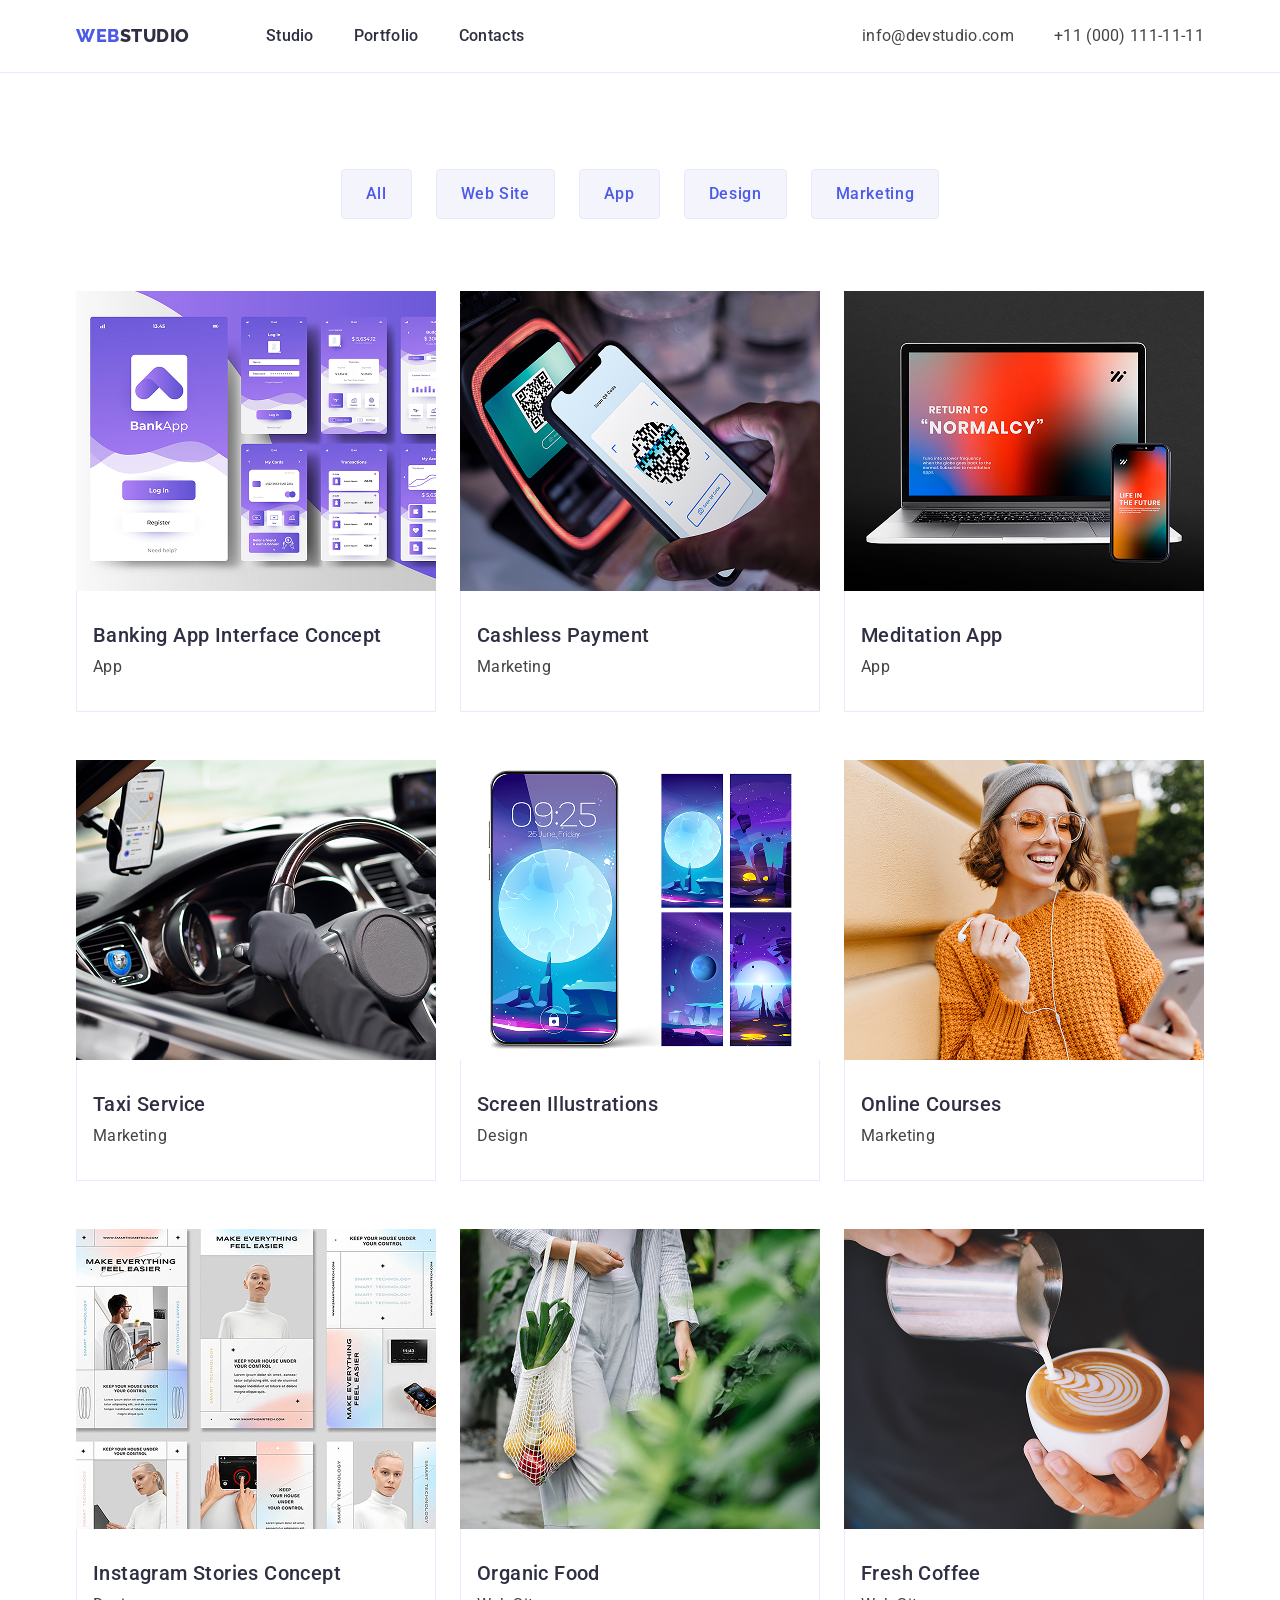
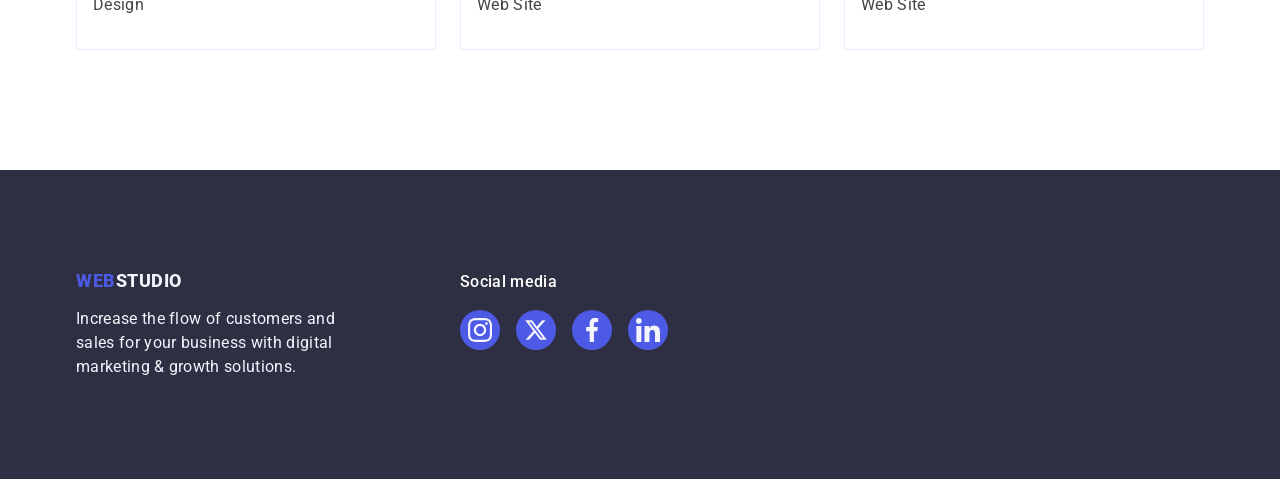
==== commit f37ce8d2: "Update portfolio.html" ====
--- a/portfolio.html
+++ b/portfolio.html
@@ -131,11 +131,50 @@
     </main>
     <!-- Footer -->
     <footer class="footer">
-        <div class="container"><a class="footer-logo link" href="./index.html"><span
-                    class="logo-span">Web</span>Studio</a>
-            <p class="footer-text description">Increase the flow of customers and sales for your business with digital
-                marketing &
-                growth solutions.</p>
+        <div class="container footer-container">
+            <div class="footer-brand">
+                <a class="footer-logo link" href="./index.html"><span class="logo-span">Web</span>Studio</a>
+                <p class="footer-text description">Increase the flow of customers and sales for your business with
+                    digital
+                    marketing &
+                    growth solutions.</p>
+            </div>
+            <div class="footer-social">
+                <p class="footer-title">Social media</p>
+                <ul class="footer-social-list list">
+                    <li class="footer-social-item">
+                        <a href="https://www.instagram.com/" class="footer-social-link" target="_blank"
+                            rel="noopener noreferrer">
+                            <svg class="footer-social-icon" aria-label="icon instagram" width="24" height="24">
+                                <use href="./images/icon/sprite.svg#icon-instagram"></use>
+                            </svg>
+                        </a>
+                    </li>
+                    <li class="footer-social-item">
+                        <a href="https://x.com/" class="footer-social-link" target="_blank" rel="noopener noreferrer">
+                            <svg class="footer-social-icon" aria-label="icon twitter" width="24" height="24">
+                                <use href="./images/icon/sprite.svg#icon-twitter"></use>
+                            </svg>
+                        </a>
+                    </li>
+                    <li class="footer-social-item">
+                        <a href="https://www.facebook.com/" class="footer-social-link" target="_blank"
+                            rel="noopener noreferrer">
+                            <svg class="footer-social-icon" aria-label="icon facebook" width="24" height="24">
+                                <use href="./images/icon/sprite.svg#icon-facebook"></use>
+                            </svg>
+                        </a>
+                    </li>
+                    <li class="footer-social-item">
+                        <a href="https://www.linkedin.com/" class="footer-social-link" target="_blank"
+                            rel="noopener noreferrer">
+                            <svg class="footer-social-icon" aria-label="icon linkedin" width="24" height="24">
+                                <use href="./images/icon/sprite.svg#icon-linkedin"></use>
+                            </svg>
+                        </a>
+                    </li>
+                </ul>
+            </div>
         </div>
     </footer>
 </body>
--- a/css/styles.css
+++ b/css/styles.css
@@ -6,9 +6,11 @@
   --main-title-color: #2e2f42;
   --main-subtitle-color: #2e2f42;
   --main-hover-color: #404bbf;
+  --footer-hover-social-icon: #31d0aa;
   --accent-color: #4d5ae5;
   --white-color: #ffffff;
   --light-color: #f4f4fd;
+  --light-slate: #8e8f99;
   --btn-portfolio-background-color: #e7e9fc;
 }
 /* ==============Default============== */
@@ -144,6 +146,11 @@
   padding-top: 188px;
   padding-bottom: 188px;
   background-color: var(--main-title-color);
+  background-image:
+    linear-gradient(rgba(46, 47, 66, 0.7), rgba(46, 47, 66, 0.7)),
+    url(../images/hero/background-image.jpg);
+  background-repeat: no-repeat;
+  background-size: cover;
 }
 .hero-container {
   display: flex;
@@ -189,6 +196,13 @@
   row-gap: 8px;
   width: calc((100% - 3 * 24px) / 4);
 }
+.features-icon-container {
+  display: flex;
+  height: 112px;
+  justify-content: center;
+  align-items: center;
+  background-color: #f4f4fd;
+}
 .features-subtitle {
   color: var(--main-title-color);
 }
@@ -207,7 +221,7 @@
   column-gap: 24px;
 }
 /* =================================== */
-/* ================Team=============== */
+/* ================Our Team=============== */
 .team {
   background-color: var(--light-color);
 }
@@ -241,12 +255,69 @@
 .team-role {
   color: var(--main-text-color);
 }
+.social-list {
+  display: flex;
+  column-gap: 24px;
+}
+.social-list-link {
+  display: flex;
+  width: 40px;
+  height: 40px;
+  justify-content: center;
+  align-items: center;
+  background-color: var(--accent-color);
+  border-radius: 50%;
+}
+.social-icon {
+  fill: var(--light-color);
+}
+.social-list-link:hover,
+.social-list-link:focus {
+  background-color: var(--main-hover-color);
+}
+/* =================================== */
+/* =============Customers============= */
+.customers-container {
+  display: flex;
+  flex-direction: column;
+  justify-content: center;
+  align-items: center;
+  row-gap: 72px;
+}
+.customers-list-logo {
+  display: flex;
+  column-gap: 24px;
+}
+.customers-link-logo {
+  display: flex;
+  justify-content: center;
+  align-items: center;
+  color: var(--light-slate);
+  border: 1px solid currentColor;
+  border-radius: 4px;
+  width: 168px;
+  height: 88px;
+}
+.customers-logo {
+  fill: currentColor;
+}
+.customers-link-logo:hover,
+.customers-link-logo:focus {
+  color: var(--main-hover-color);
+}
 /* =================================== */
 /* ===============Footer============== */
 .footer {
   background-color: var(--main-title-color);
   padding-top: 100px;
   padding-bottom: 100px;
+}
+.footer-container {
+  display: flex;
+}
+.footer-brand {
+  margin-right: 120px;
+  max-width: 264px;
 }
 .footer-logo {
   display: inline-block;
@@ -260,7 +331,38 @@
 }
 .footer-text {
   color: var(--light-color);
-  max-width: 264px;
+}
+.footer-social {
+  display: flex;
+  flex-direction: column;
+}
+.footer-title {
+  color: var(--white-color);
+  margin-bottom: 16px;
+  font-weight: 500;
+  line-height: 1.5;
+  letter-spacing: 0.02em;
+}
+.footer-social-list {
+  display: flex;
+  column-gap: 16px;
+}
+.footer-social-link {
+  display: flex;
+  width: 40px;
+  height: 40px;
+  justify-content: center;
+  align-items: center;
+  background-color: var(--accent-color);
+  border-radius: 50%;
+  color: var(--light-color);
+}
+.footer-social-icon {
+  fill: currentColor;
+}
+.footer-social-link:hover,
+.footer-social-link:focus {
+  background-color: var(--footer-hover-social-icon);
 }
 /* =================================== */
 /* ==================Portfolio================== */
